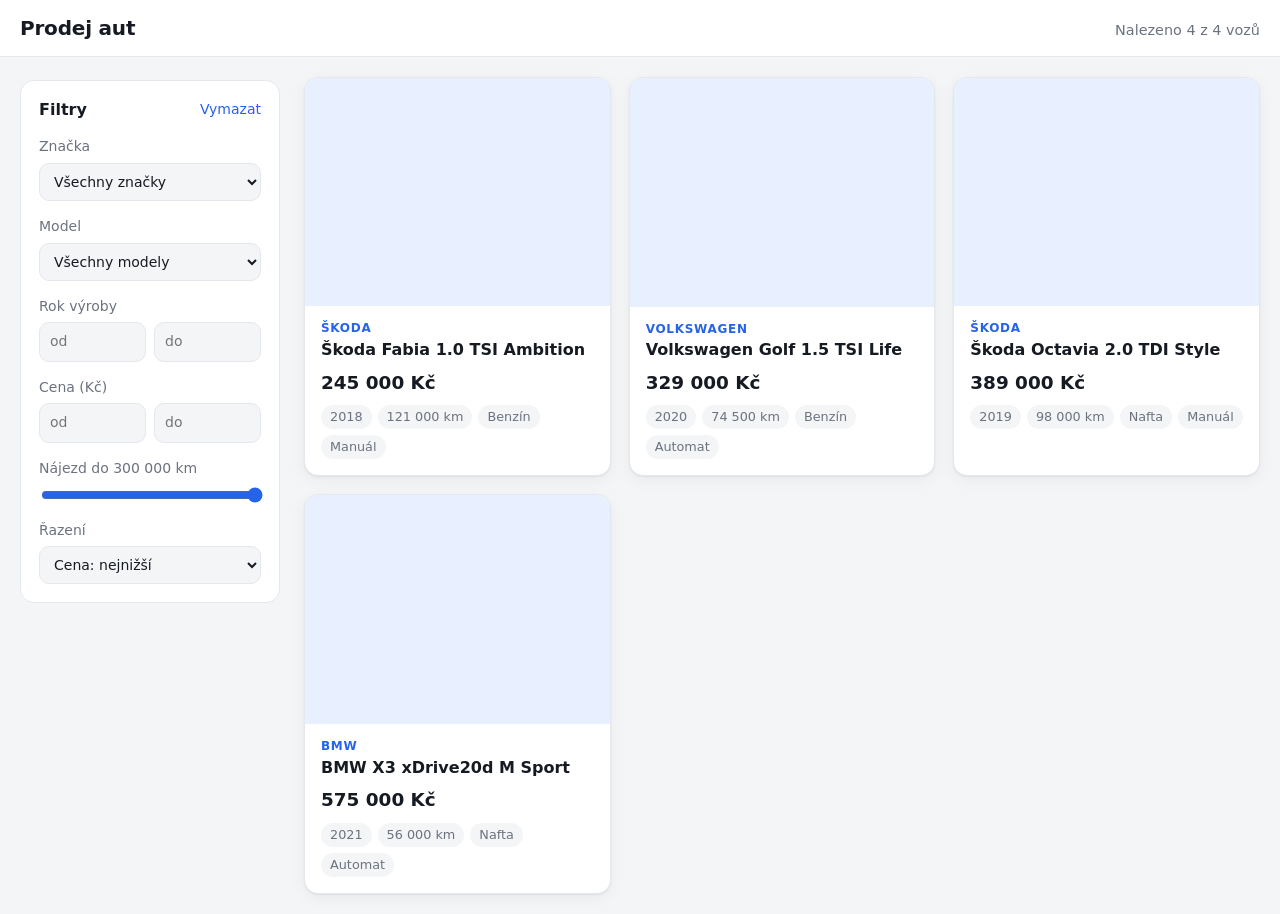
==== docs/index.html @ 877e19b6 "Move site to docs/ for GitHub Pages GitHub Pages only serves from the repo root or /docs, so the sta" ====
<!doctype html>
<html lang="cs">
<head>
  <meta charset="utf-8">
  <meta name="viewport" content="width=device-width, initial-scale=1">
  <title>Prodej aut</title>
  <link rel="stylesheet" href="css/style.css">
</head>
<body>
  <header class="site-header">
    <div class="site-header-inner">
      <h1>Prodej aut</h1>
      <p id="count" class="muted"></p>
    </div>
  </header>

  <div class="layout">
    <aside class="filters" aria-label="Filtrování nabídky">
      <div class="filters-head">
        <h2>Filtry</h2>
        <button type="button" id="reset" class="link-button">Vymazat</button>
      </div>

      <label class="field">
        <span>Značka</span>
        <select id="brand"></select>
      </label>

      <label class="field">
        <span>Model</span>
        <select id="model"></select>
      </label>

      <fieldset class="field">
        <legend>Rok výroby</legend>
        <div class="range">
          <input id="year-min" type="number" inputmode="numeric" placeholder="od">
          <input id="year-max" type="number" inputmode="numeric" placeholder="do">
        </div>
      </fieldset>

      <fieldset class="field">
        <legend>Cena (Kč)</legend>
        <div class="range">
          <input id="price-min" type="number" inputmode="numeric" step="10000" placeholder="od">
          <input id="price-max" type="number" inputmode="numeric" step="10000" placeholder="do">
        </div>
      </fieldset>

      <label class="field">
        <span>Nájezd do <output id="mileage-out"></output> km</span>
        <input id="mileage" type="range" min="0" max="300000" step="5000" value="300000">
      </label>

      <label class="field">
        <span>Řazení</span>
        <select id="sort">
          <option value="price-asc">Cena: nejnižší</option>
          <option value="price-desc">Cena: nejvyšší</option>
          <option value="year-desc">Nejnovější</option>
          <option value="mileage-asc">Nejnižší nájezd</option>
        </select>
      </label>
    </aside>

    <main>
      <section id="cars" class="grid" aria-live="polite"></section>
      <p id="empty" class="empty" hidden>Žádný vůz neodpovídá zvoleným filtrům.</p>
    </main>
  </div>

  <script src="js/app.js" type="module"></script>
</body>
</html>
---- docs/css/style.css ----
:root {
  --bg: #f4f5f7;
  --card: #ffffff;
  --text: #161a22;
  --muted: #6b7280;
  --line: #e4e7ec;
  --accent: #2563eb;
  --accent-soft: #e8efff;
  --radius: 14px;
  --shadow: 0 1px 2px rgba(16, 24, 40, 0.06), 0 4px 16px rgba(16, 24, 40, 0.05);
}

@media (prefers-color-scheme: dark) {
  :root:not([data-theme="light"]) {
    --bg: #0e1117;
    --card: #171b24;
    --text: #e8eaf0;
    --muted: #9aa3b2;
    --line: #262c39;
    --accent: #6ea8ff;
    --accent-soft: #1d2a44;
    --shadow: 0 1px 2px rgba(0, 0, 0, 0.4);
  }
}

* { box-sizing: border-box; }

body {
  margin: 0;
  font-family: system-ui, -apple-system, "Segoe UI", Roboto, sans-serif;
  background: var(--bg);
  color: var(--text);
  line-height: 1.4;
}

/* Header */
.site-header {
  background: var(--card);
  border-bottom: 1px solid var(--line);
  position: sticky;
  top: 0;
  z-index: 10;
}

.site-header-inner {
  max-width: 1280px;
  margin: 0 auto;
  padding: 14px 20px;
  display: flex;
  align-items: baseline;
  justify-content: space-between;
  gap: 12px;
  flex-wrap: wrap;
}

.site-header h1 { margin: 0; font-size: 1.25rem; letter-spacing: -0.01em; }

.muted { color: var(--muted); margin: 0; font-size: 0.9rem; }

/* Layout */
.layout {
  max-width: 1280px;
  margin: 0 auto;
  padding: 20px;
  display: grid;
  grid-template-columns: 260px 1fr;
  gap: 24px;
  align-items: start;
}

/* Filters */
.filters {
  background: var(--card);
  border: 1px solid var(--line);
  border-radius: var(--radius);
  padding: 18px;
  position: sticky;
  top: 80px;
  display: grid;
  gap: 16px;
}

.filters-head {
  display: flex;
  justify-content: space-between;
  align-items: center;
}

.filters h2 { margin: 0; font-size: 1rem; }

.field {
  border: 0;
  padding: 0;
  margin: 0;
  display: grid;
  gap: 6px;
  font-size: 0.875rem;
  color: var(--muted);
  min-width: 0;
}

.field legend { padding: 0; margin-bottom: 6px; }

select,
input[type="number"] {
  width: 100%;
  padding: 9px 10px;
  border: 1px solid var(--line);
  border-radius: 10px;
  background: var(--bg);
  color: var(--text);
  font: inherit;
}

select:focus,
input:focus {
  outline: 2px solid var(--accent);
  outline-offset: 1px;
}

.range {
  display: grid;
  grid-template-columns: 1fr 1fr;
  gap: 8px;
}

input[type="range"] {
  width: 100%;
  accent-color: var(--accent);
}

.link-button {
  background: none;
  border: 0;
  padding: 0;
  color: var(--accent);
  font: inherit;
  font-size: 0.875rem;
  cursor: pointer;
}

/* Cars */
main { min-width: 0; }

.grid {
  display: grid;
  grid-template-columns: repeat(auto-fill, minmax(230px, 1fr));
  gap: 18px;
}

.car {
  background: var(--card);
  border: 1px solid var(--line);
  border-radius: var(--radius);
  overflow: hidden;
  box-shadow: var(--shadow);
  transition: transform 0.15s ease, box-shadow 0.15s ease;
}

.car:hover {
  transform: translateY(-2px);
  box-shadow: 0 8px 24px rgba(16, 24, 40, 0.12);
}

.car a { color: inherit; text-decoration: none; display: block; height: 100%; }

.car-image {
  aspect-ratio: 4 / 3;
  background: var(--accent-soft);
}

.car-image img {
  width: 100%;
  height: 100%;
  object-fit: cover;
  display: block;
}

.car-body { padding: 14px 16px 16px; }

.car-brand {
  margin: 0 0 2px;
  font-size: 0.75rem;
  text-transform: uppercase;
  letter-spacing: 0.06em;
  color: var(--accent);
  font-weight: 600;
}

.car h2 { font-size: 1rem; margin: 0 0 8px; font-weight: 600; }

.price { font-size: 1.15rem; font-weight: 700; margin: 0 0 10px; }

.specs {
  list-style: none;
  padding: 0;
  margin: 0;
  display: flex;
  flex-wrap: wrap;
  gap: 6px;
}

.specs li {
  font-size: 0.8rem;
  color: var(--muted);
  background: var(--bg);
  border-radius: 999px;
  padding: 3px 9px;
}

.empty { color: var(--muted); padding: 48px 0; text-align: center; }

/* Mobile */
@media (max-width: 800px) {
  .layout {
    grid-template-columns: 1fr;
    padding: 14px 16px;
    gap: 16px;
  }
  .filters { position: static; }
}
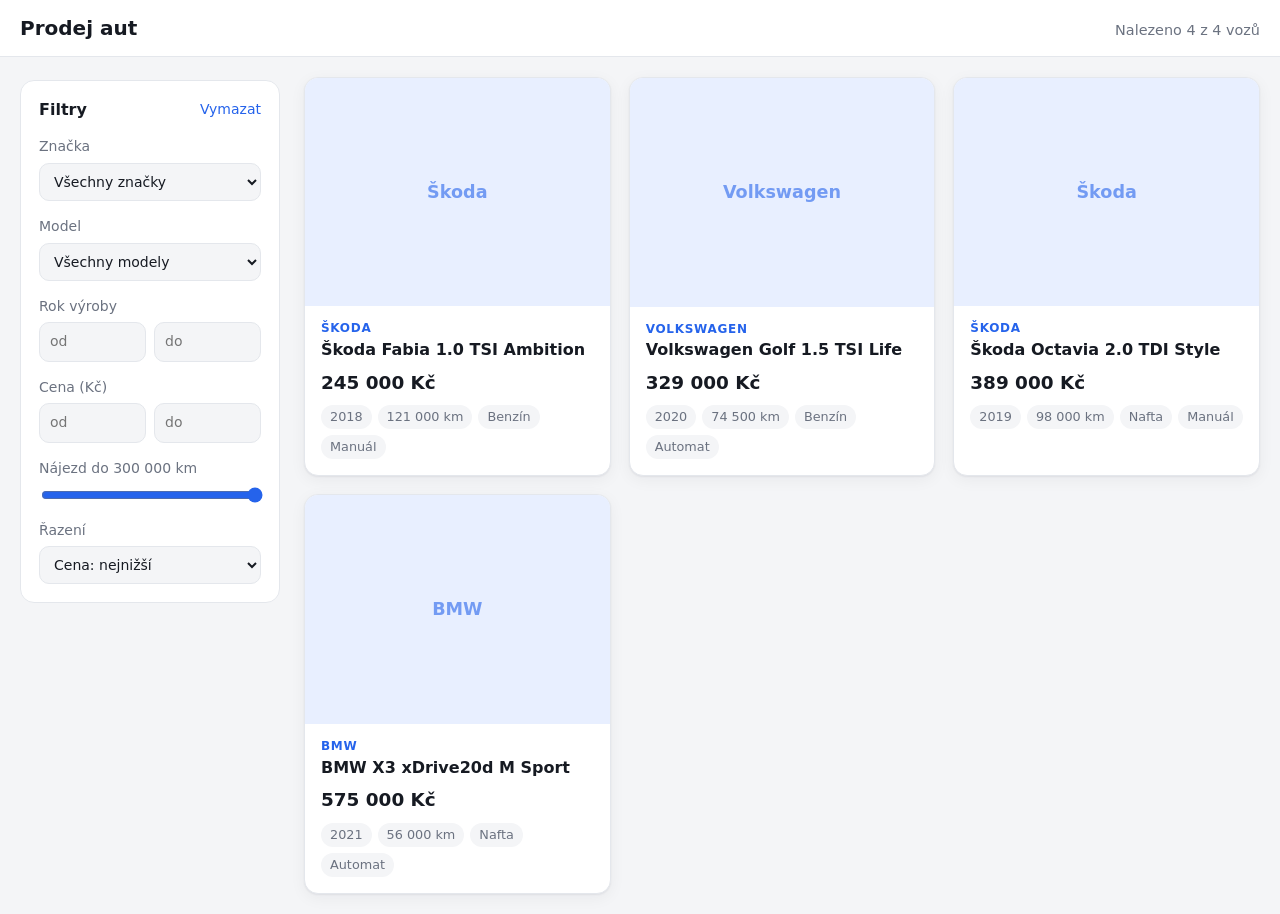
==== commit 89fa3667: "Add car detail view Clicking a listing opens a detail page via the #/car/<id> hash route with photo," ====
--- a/docs/index.html
+++ b/docs/index.html
@@ -9,12 +9,12 @@
 <body>
   <header class="site-header">
     <div class="site-header-inner">
-      <h1>Prodej aut</h1>
+      <a href="#/" class="site-title">Prodej aut</a>
       <p id="count" class="muted"></p>
     </div>
   </header>
 
-  <div class="layout">
+  <div id="list-view" class="layout">
     <aside class="filters" aria-label="Filtrování nabídky">
       <div class="filters-head">
         <h2>Filtry</h2>
@@ -69,6 +69,8 @@
     </main>
   </div>
 
+  <div id="detail-view" class="detail" hidden></div>
+
   <script src="js/app.js" type="module"></script>
 </body>
 </html>
--- a/docs/css/style.css
+++ b/docs/css/style.css
@@ -210,6 +210,95 @@
 
 .empty { color: var(--muted); padding: 48px 0; text-align: center; }
 
+.car-image-placeholder {
+  display: flex;
+  align-items: center;
+  justify-content: center;
+  height: 100%;
+  color: var(--accent);
+  font-weight: 700;
+  font-size: 1.1rem;
+  opacity: 0.6;
+}
+
+.site-title { color: var(--text); text-decoration: none; font-size: 1.25rem; font-weight: 700; }
+
+/* Detail */
+.detail {
+  max-width: 1280px;
+  margin: 0 auto;
+  padding: 20px;
+}
+
+.back {
+  display: inline-block;
+  margin-bottom: 16px;
+  color: var(--accent);
+  text-decoration: none;
+  font-size: 0.95rem;
+}
+
+.detail-grid {
+  display: grid;
+  grid-template-columns: minmax(0, 1.3fr) minmax(0, 1fr);
+  gap: 32px;
+  align-items: start;
+}
+
+.detail-image {
+  aspect-ratio: 4 / 3;
+  border-radius: var(--radius);
+  overflow: hidden;
+  background: var(--accent-soft);
+  box-shadow: var(--shadow);
+}
+
+.detail-image img {
+  width: 100%;
+  height: 100%;
+  object-fit: cover;
+  display: block;
+}
+
+.detail-info h1 { font-size: 1.6rem; margin: 0 0 12px; line-height: 1.25; }
+
+.detail-price { font-size: 1.8rem; font-weight: 700; margin: 0 0 20px; }
+
+.facts {
+  display: grid;
+  grid-template-columns: repeat(2, minmax(0, 1fr));
+  gap: 1px;
+  background: var(--line);
+  border: 1px solid var(--line);
+  border-radius: var(--radius);
+  overflow: hidden;
+  margin: 0 0 20px;
+}
+
+.facts > div { background: var(--card); padding: 12px 14px; }
+.facts dt { font-size: 0.8rem; color: var(--muted); margin-bottom: 2px; }
+.facts dd { margin: 0; font-weight: 600; }
+
+.description { color: var(--text); margin: 0 0 24px; line-height: 1.6; }
+
+.actions { display: flex; flex-wrap: wrap; gap: 10px; }
+
+.btn {
+  display: inline-block;
+  padding: 11px 18px;
+  border-radius: 10px;
+  border: 1px solid var(--line);
+  background: var(--card);
+  color: var(--text);
+  text-decoration: none;
+  font: inherit;
+  font-weight: 600;
+  font-size: 0.95rem;
+}
+
+.btn-primary { background: var(--accent); border-color: var(--accent); color: #fff; }
+.btn-link { border-color: transparent; background: none; color: var(--accent); }
+
 /* Mobile */
 @media (max-width: 800px) {
   .layout {
@@ -218,4 +307,8 @@
     gap: 16px;
   }
   .filters { position: static; }
-}
+  .detail { padding: 14px 16px; }
+  .detail-grid { grid-template-columns: 1fr; gap: 20px; }
+}
+
+[hidden] { display: none !important; }
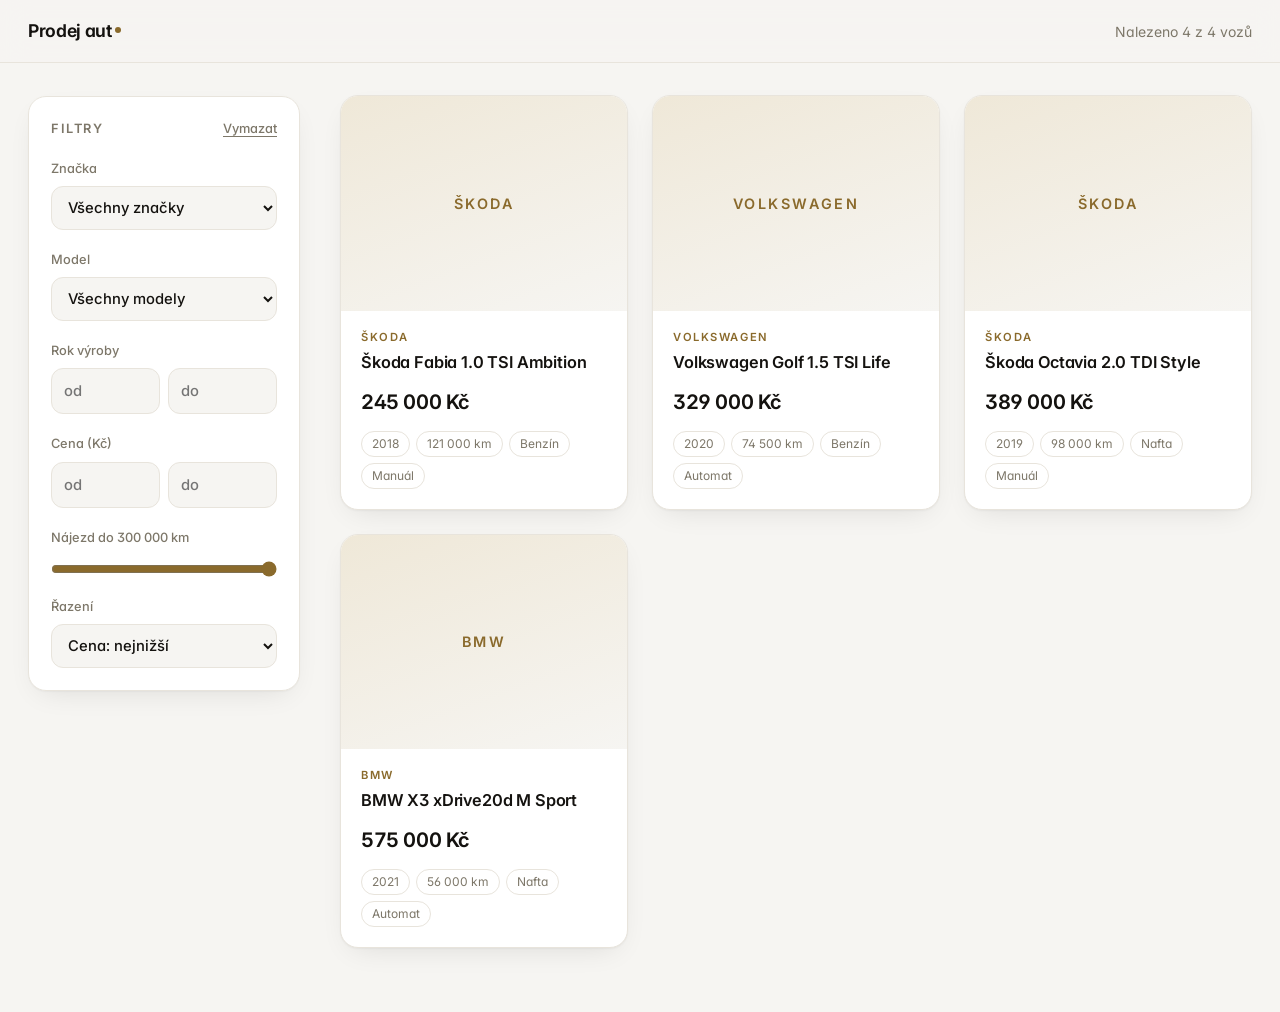
==== commit 345bc4dc: "Restyle site: premium typography and automatic light/dark theme Switch to Inter, warm neutral palett" ====
--- a/docs/index.html
+++ b/docs/index.html
@@ -4,6 +4,9 @@
   <meta charset="utf-8">
   <meta name="viewport" content="width=device-width, initial-scale=1">
   <title>Prodej aut</title>
+  <link rel="preconnect" href="https://fonts.googleapis.com">
+  <link rel="preconnect" href="https://fonts.gstatic.com" crossorigin>
+  <link rel="stylesheet" href="https://fonts.googleapis.com/css2?family=Inter:opsz,wght@14..32,400..650&display=swap">
   <link rel="stylesheet" href="css/style.css">
 </head>
 <body>
--- a/docs/css/style.css
+++ b/docs/css/style.css
@@ -1,70 +1,121 @@
+/* Tokens: světlé výchozí hodnoty, tmavý režim se přepne automaticky podle systému. */
 :root {
-  --bg: #f4f5f7;
+  color-scheme: light dark;
+  --bg: #f6f5f2;
   --card: #ffffff;
-  --text: #161a22;
-  --muted: #6b7280;
-  --line: #e4e7ec;
-  --accent: #2563eb;
-  --accent-soft: #e8efff;
-  --radius: 14px;
-  --shadow: 0 1px 2px rgba(16, 24, 40, 0.06), 0 4px 16px rgba(16, 24, 40, 0.05);
+  --text: #14120f;
+  --muted: #7d7769;
+  --line: #e8e4dc;
+  --accent: #8a6a2c;
+  --accent-soft: #efe8d8;
+  --ink: #14120f;
+  --ink-text: #f6f5f2;
+  --radius: 18px;
+  --radius-sm: 12px;
+  --shadow: 0 1px 2px rgba(20, 18, 15, 0.04), 0 10px 30px -12px rgba(20, 18, 15, 0.12);
+  --shadow-hover: 0 2px 4px rgba(20, 18, 15, 0.05), 0 24px 48px -16px rgba(20, 18, 15, 0.22);
+  --font: "Inter", system-ui, -apple-system, "Segoe UI", Roboto, sans-serif;
+  --ease: cubic-bezier(0.2, 0.7, 0.2, 1);
 }
 
 @media (prefers-color-scheme: dark) {
   :root:not([data-theme="light"]) {
-    --bg: #0e1117;
-    --card: #171b24;
-    --text: #e8eaf0;
-    --muted: #9aa3b2;
-    --line: #262c39;
-    --accent: #6ea8ff;
-    --accent-soft: #1d2a44;
-    --shadow: 0 1px 2px rgba(0, 0, 0, 0.4);
+    --bg: #0b0b0c;
+    --card: #131316;
+    --text: #f3efe6;
+    --muted: #9a958a;
+    --line: #242328;
+    --accent: #d4b06a;
+    --accent-soft: #211d14;
+    --ink: #d4b06a;
+    --ink-text: #0b0b0c;
+    --shadow: 0 1px 2px rgba(0, 0, 0, 0.5), 0 10px 30px -12px rgba(0, 0, 0, 0.6);
+    --shadow-hover: 0 2px 4px rgba(0, 0, 0, 0.4), 0 24px 48px -16px rgba(0, 0, 0, 0.8);
   }
 }
 
+[data-theme="dark"] {
+  --bg: #0b0b0c;
+  --card: #131316;
+  --text: #f3efe6;
+  --muted: #9a958a;
+  --line: #242328;
+  --accent: #d4b06a;
+  --accent-soft: #211d14;
+  --ink: #d4b06a;
+  --ink-text: #0b0b0c;
+}
+
 * { box-sizing: border-box; }
 
+[hidden] { display: none !important; }
+
 body {
   margin: 0;
-  font-family: system-ui, -apple-system, "Segoe UI", Roboto, sans-serif;
+  font-family: var(--font);
+  font-feature-settings: "cv11", "ss01";
   background: var(--bg);
   color: var(--text);
-  line-height: 1.4;
+  line-height: 1.5;
+  -webkit-font-smoothing: antialiased;
 }
 
 /* Header */
 .site-header {
-  background: var(--card);
-  border-bottom: 1px solid var(--line);
   position: sticky;
   top: 0;
   z-index: 10;
+  background: color-mix(in srgb, var(--bg) 82%, transparent);
+  backdrop-filter: saturate(160%) blur(14px);
+  -webkit-backdrop-filter: saturate(160%) blur(14px);
+  border-bottom: 1px solid var(--line);
 }
 
 .site-header-inner {
-  max-width: 1280px;
+  max-width: 1320px;
   margin: 0 auto;
-  padding: 14px 20px;
+  padding: 18px 28px;
   display: flex;
-  align-items: baseline;
+  align-items: center;
   justify-content: space-between;
   gap: 12px;
-  flex-wrap: wrap;
-}
-
-.site-header h1 { margin: 0; font-size: 1.25rem; letter-spacing: -0.01em; }
-
-.muted { color: var(--muted); margin: 0; font-size: 0.9rem; }
+}
+
+.site-title {
+  color: var(--text);
+  text-decoration: none;
+  font-size: 1.1rem;
+  font-weight: 650;
+  letter-spacing: -0.02em;
+}
+
+.site-title::after {
+  content: "";
+  display: inline-block;
+  width: 6px;
+  height: 6px;
+  margin-left: 4px;
+  border-radius: 50%;
+  background: var(--accent);
+  vertical-align: middle;
+  transform: translateY(-2px);
+}
+
+.muted {
+  color: var(--muted);
+  margin: 0;
+  font-size: 0.875rem;
+  font-variant-numeric: tabular-nums;
+}
 
 /* Layout */
 .layout {
-  max-width: 1280px;
+  max-width: 1320px;
   margin: 0 auto;
-  padding: 20px;
-  display: grid;
-  grid-template-columns: 260px 1fr;
-  gap: 24px;
+  padding: 32px 28px 64px;
+  display: grid;
+  grid-template-columns: 272px minmax(0, 1fr);
+  gap: 40px;
   align-items: start;
 }
 
@@ -73,11 +124,12 @@
   background: var(--card);
   border: 1px solid var(--line);
   border-radius: var(--radius);
-  padding: 18px;
+  padding: 22px;
   position: sticky;
-  top: 80px;
-  display: grid;
-  gap: 16px;
+  top: 96px;
+  display: grid;
+  gap: 20px;
+  box-shadow: var(--shadow);
 }
 
 .filters-head {
@@ -86,36 +138,53 @@
   align-items: center;
 }
 
-.filters h2 { margin: 0; font-size: 1rem; }
+.filters h2 {
+  margin: 0;
+  font-size: 0.8rem;
+  font-weight: 600;
+  letter-spacing: 0.12em;
+  text-transform: uppercase;
+  color: var(--muted);
+}
 
 .field {
   border: 0;
   padding: 0;
   margin: 0;
   display: grid;
-  gap: 6px;
-  font-size: 0.875rem;
+  gap: 8px;
+  font-size: 0.8rem;
+  font-weight: 500;
   color: var(--muted);
   min-width: 0;
 }
 
-.field legend { padding: 0; margin-bottom: 6px; }
+.field legend { padding: 0; margin-bottom: 8px; }
 
 select,
 input[type="number"] {
   width: 100%;
-  padding: 9px 10px;
-  border: 1px solid var(--line);
-  border-radius: 10px;
+  padding: 11px 12px;
+  border: 1px solid var(--line);
+  border-radius: var(--radius-sm);
   background: var(--bg);
   color: var(--text);
   font: inherit;
+  font-size: 0.925rem;
+  font-variant-numeric: tabular-nums;
+  transition: border-color 0.2s var(--ease), box-shadow 0.2s var(--ease);
+}
+
+select:hover,
+input[type="number"]:hover {
+  border-color: color-mix(in srgb, var(--accent) 45%, var(--line));
 }
 
 select:focus,
 input:focus {
-  outline: 2px solid var(--accent);
-  outline-offset: 1px;
+  outline: none;
+  border-color: var(--accent);
+  box-shadow: 0 0 0 3px color-mix(in srgb, var(--accent) 22%, transparent);
 }
 
 .range {
@@ -127,25 +196,31 @@
 input[type="range"] {
   width: 100%;
   accent-color: var(--accent);
+  margin: 6px 0 0;
 }
 
 .link-button {
   background: none;
   border: 0;
   padding: 0;
-  color: var(--accent);
+  color: var(--muted);
   font: inherit;
-  font-size: 0.875rem;
+  font-size: 0.8rem;
+  font-weight: 500;
   cursor: pointer;
-}
+  text-decoration: underline;
+  text-underline-offset: 3px;
+}
+
+.link-button:hover { color: var(--text); }
 
 /* Cars */
 main { min-width: 0; }
 
 .grid {
   display: grid;
-  grid-template-columns: repeat(auto-fill, minmax(230px, 1fr));
-  gap: 18px;
+  grid-template-columns: repeat(auto-fill, minmax(260px, 1fr));
+  gap: 24px;
 }
 
 .car {
@@ -154,61 +229,38 @@
   border-radius: var(--radius);
   overflow: hidden;
   box-shadow: var(--shadow);
-  transition: transform 0.15s ease, box-shadow 0.15s ease;
+  transition: transform 0.35s var(--ease), box-shadow 0.35s var(--ease);
 }
 
 .car:hover {
-  transform: translateY(-2px);
-  box-shadow: 0 8px 24px rgba(16, 24, 40, 0.12);
-}
-
-.car a { color: inherit; text-decoration: none; display: block; height: 100%; }
+  transform: translateY(-4px);
+  box-shadow: var(--shadow-hover);
+}
+
+.car > a,
+.car a {
+  color: inherit;
+  text-decoration: none;
+  display: block;
+  height: 100%;
+}
 
 .car-image {
   aspect-ratio: 4 / 3;
-  background: var(--accent-soft);
-}
-
-.car-image img {
+  background: linear-gradient(160deg, var(--accent-soft), var(--bg));
+  overflow: hidden;
+}
+
+.car-image img,
+.detail-image img {
   width: 100%;
   height: 100%;
   object-fit: cover;
   display: block;
-}
-
-.car-body { padding: 14px 16px 16px; }
-
-.car-brand {
-  margin: 0 0 2px;
-  font-size: 0.75rem;
-  text-transform: uppercase;
-  letter-spacing: 0.06em;
-  color: var(--accent);
-  font-weight: 600;
-}
-
-.car h2 { font-size: 1rem; margin: 0 0 8px; font-weight: 600; }
-
-.price { font-size: 1.15rem; font-weight: 700; margin: 0 0 10px; }
-
-.specs {
-  list-style: none;
-  padding: 0;
-  margin: 0;
-  display: flex;
-  flex-wrap: wrap;
-  gap: 6px;
-}
-
-.specs li {
-  font-size: 0.8rem;
-  color: var(--muted);
-  background: var(--bg);
-  border-radius: 999px;
-  padding: 3px 9px;
-}
-
-.empty { color: var(--muted); padding: 48px 0; text-align: center; }
+  transition: transform 0.6s var(--ease);
+}
+
+.car:hover .car-image img { transform: scale(1.04); }
 
 .car-image-placeholder {
   display: flex;
@@ -216,32 +268,88 @@
   justify-content: center;
   height: 100%;
   color: var(--accent);
-  font-weight: 700;
-  font-size: 1.1rem;
-  opacity: 0.6;
-}
-
-.site-title { color: var(--text); text-decoration: none; font-size: 1.25rem; font-weight: 700; }
+  font-weight: 600;
+  font-size: 0.9rem;
+  letter-spacing: 0.18em;
+  text-transform: uppercase;
+}
+
+.car-body { padding: 18px 20px 20px; }
+
+.car-brand {
+  margin: 0 0 6px;
+  font-size: 0.7rem;
+  font-weight: 600;
+  text-transform: uppercase;
+  letter-spacing: 0.14em;
+  color: var(--accent);
+}
+
+.car h2 {
+  font-size: 1.02rem;
+  margin: 0 0 14px;
+  font-weight: 600;
+  letter-spacing: -0.01em;
+  line-height: 1.3;
+}
+
+.price {
+  font-size: 1.25rem;
+  font-weight: 650;
+  letter-spacing: -0.02em;
+  margin: 0 0 14px;
+  font-variant-numeric: tabular-nums;
+}
+
+.specs {
+  list-style: none;
+  padding: 0;
+  margin: 0;
+  display: flex;
+  flex-wrap: wrap;
+  gap: 6px;
+}
+
+.specs li {
+  font-size: 0.75rem;
+  color: var(--muted);
+  border: 1px solid var(--line);
+  border-radius: 999px;
+  padding: 3px 10px;
+}
+
+.empty {
+  color: var(--muted);
+  padding: 80px 0;
+  text-align: center;
+  font-size: 0.95rem;
+}
 
 /* Detail */
 .detail {
-  max-width: 1280px;
+  max-width: 1320px;
   margin: 0 auto;
-  padding: 20px;
+  padding: 32px 28px 72px;
 }
 
 .back {
-  display: inline-block;
-  margin-bottom: 16px;
-  color: var(--accent);
+  display: inline-flex;
+  align-items: center;
+  gap: 6px;
+  margin-bottom: 28px;
+  color: var(--muted);
   text-decoration: none;
-  font-size: 0.95rem;
-}
+  font-size: 0.875rem;
+  font-weight: 500;
+  transition: color 0.2s var(--ease);
+}
+
+.back:hover { color: var(--text); }
 
 .detail-grid {
   display: grid;
-  grid-template-columns: minmax(0, 1.3fr) minmax(0, 1fr);
-  gap: 32px;
+  grid-template-columns: minmax(0, 1.25fr) minmax(0, 1fr);
+  gap: 56px;
   align-items: start;
 }
 
@@ -249,20 +357,29 @@
   aspect-ratio: 4 / 3;
   border-radius: var(--radius);
   overflow: hidden;
-  background: var(--accent-soft);
+  background: linear-gradient(160deg, var(--accent-soft), var(--bg));
   box-shadow: var(--shadow);
 }
 
-.detail-image img {
-  width: 100%;
-  height: 100%;
-  object-fit: cover;
-  display: block;
-}
-
-.detail-info h1 { font-size: 1.6rem; margin: 0 0 12px; line-height: 1.25; }
-
-.detail-price { font-size: 1.8rem; font-weight: 700; margin: 0 0 20px; }
+.detail-info { padding-top: 8px; }
+
+.detail-info .car-brand { margin-bottom: 12px; }
+
+.detail-info h1 {
+  font-size: clamp(1.75rem, 3vw, 2.4rem);
+  line-height: 1.12;
+  letter-spacing: -0.03em;
+  font-weight: 650;
+  margin: 0 0 20px;
+}
+
+.detail-price {
+  font-size: 2rem;
+  font-weight: 650;
+  letter-spacing: -0.03em;
+  margin: 0 0 32px;
+  font-variant-numeric: tabular-nums;
+}
 
 .facts {
   display: grid;
@@ -270,45 +387,86 @@
   gap: 1px;
   background: var(--line);
   border: 1px solid var(--line);
-  border-radius: var(--radius);
+  border-radius: var(--radius-sm);
   overflow: hidden;
-  margin: 0 0 20px;
-}
-
-.facts > div { background: var(--card); padding: 12px 14px; }
-.facts dt { font-size: 0.8rem; color: var(--muted); margin-bottom: 2px; }
-.facts dd { margin: 0; font-weight: 600; }
-
-.description { color: var(--text); margin: 0 0 24px; line-height: 1.6; }
+  margin: 0 0 28px;
+}
+
+.facts > div { background: var(--card); padding: 14px 16px; }
+.facts dt {
+  font-size: 0.7rem;
+  font-weight: 500;
+  text-transform: uppercase;
+  letter-spacing: 0.1em;
+  color: var(--muted);
+  margin-bottom: 4px;
+}
+.facts dd {
+  margin: 0;
+  font-weight: 550;
+  font-variant-numeric: tabular-nums;
+}
+
+.description {
+  color: var(--muted);
+  margin: 0 0 32px;
+  line-height: 1.7;
+  font-size: 0.975rem;
+}
 
 .actions { display: flex; flex-wrap: wrap; gap: 10px; }
 
 .btn {
-  display: inline-block;
-  padding: 11px 18px;
-  border-radius: 10px;
-  border: 1px solid var(--line);
-  background: var(--card);
+  display: inline-flex;
+  align-items: center;
+  padding: 13px 22px;
+  border-radius: 999px;
+  border: 1px solid var(--line);
+  background: transparent;
   color: var(--text);
   text-decoration: none;
   font: inherit;
-  font-weight: 600;
-  font-size: 0.95rem;
-}
-
-.btn-primary { background: var(--accent); border-color: var(--accent); color: #fff; }
-.btn-link { border-color: transparent; background: none; color: var(--accent); }
+  font-weight: 550;
+  font-size: 0.9rem;
+  transition: background 0.2s var(--ease), border-color 0.2s var(--ease), transform 0.2s var(--ease);
+}
+
+.btn:hover {
+  border-color: var(--text);
+  transform: translateY(-1px);
+}
+
+.btn-primary {
+  background: var(--ink);
+  border-color: var(--ink);
+  color: var(--ink-text);
+}
+
+.btn-primary:hover {
+  background: var(--ink);
+  border-color: var(--ink);
+  opacity: 0.88;
+}
+
+.btn-link {
+  border-color: transparent;
+  color: var(--muted);
+  padding-left: 8px;
+  padding-right: 8px;
+}
+
+.btn-link:hover { border-color: transparent; color: var(--text); }
 
 /* Mobile */
-@media (max-width: 800px) {
+@media (max-width: 860px) {
   .layout {
     grid-template-columns: 1fr;
-    padding: 14px 16px;
-    gap: 16px;
+    padding: 20px 16px 48px;
+    gap: 20px;
   }
   .filters { position: static; }
-  .detail { padding: 14px 16px; }
-  .detail-grid { grid-template-columns: 1fr; gap: 20px; }
-}
-
-[hidden] { display: none !important; }
+  .site-header-inner { padding: 16px; }
+  .detail { padding: 20px 16px 48px; }
+  .detail-grid { grid-template-columns: 1fr; gap: 28px; }
+  .detail-info { padding-top: 0; }
+}
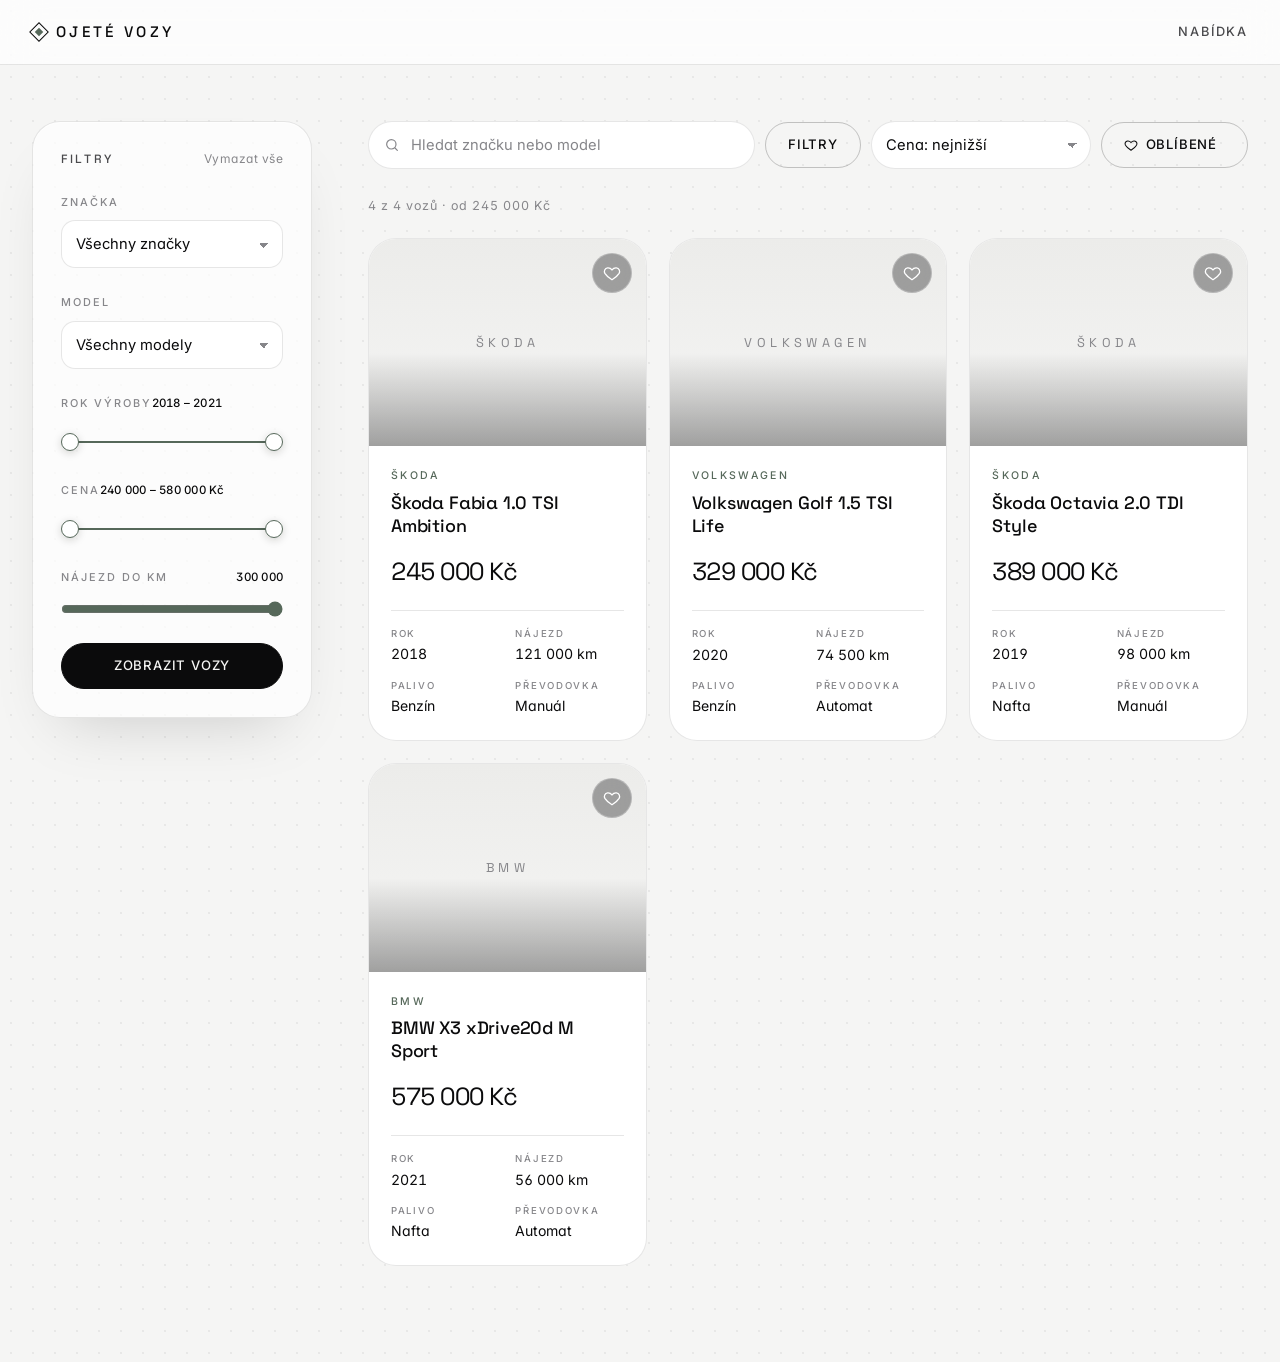
==== commit 5e4108d1: "Restyle to minimal futuristic look; price and year as dual range sliders Refined dark/light palette " ====
--- a/docs/index.html
+++ b/docs/index.html
@@ -2,78 +2,108 @@
 <html lang="cs">
 <head>
   <meta charset="utf-8">
-  <meta name="viewport" content="width=device-width, initial-scale=1">
-  <title>Prodej aut</title>
+  <meta name="viewport" content="width=device-width, initial-scale=1, viewport-fit=cover">
+  <meta name="color-scheme" content="light dark">
+  <title>Ojeté vozy</title>
   <link rel="preconnect" href="https://fonts.googleapis.com">
   <link rel="preconnect" href="https://fonts.gstatic.com" crossorigin>
-  <link rel="stylesheet" href="https://fonts.googleapis.com/css2?family=Inter:opsz,wght@14..32,400..650&display=swap">
+  <link rel="stylesheet" href="https://fonts.googleapis.com/css2?family=Inter:opsz,wght@14..32,400..700&family=Space+Grotesk:wght@300..500&display=swap">
   <link rel="stylesheet" href="css/style.css">
 </head>
 <body>
-  <header class="site-header">
-    <div class="site-header-inner">
-      <a href="#/" class="site-title">Prodej aut</a>
-      <p id="count" class="muted"></p>
+  <header class="topbar">
+    <div class="topbar-inner">
+      <a href="#/" class="wordmark" aria-label="Ojeté vozy, domů">
+        <span class="wordmark-mark" aria-hidden="true"></span>
+        Ojeté vozy
+      </a>
+      <a href="#/" class="topbar-link" id="home-link">Nabídka</a>
     </div>
   </header>
 
   <div id="list-view" class="layout">
-    <aside class="filters" aria-label="Filtrování nabídky">
+    <aside id="filters" class="filters" aria-label="Filtrování nabídky">
       <div class="filters-head">
         <h2>Filtry</h2>
-        <button type="button" id="reset" class="link-button">Vymazat</button>
+        <button type="button" id="reset" class="text-button">Vymazat vše</button>
+        <button type="button" id="filters-close" class="icon-button" aria-label="Zavřít filtry">✕</button>
       </div>
 
       <label class="field">
-        <span>Značka</span>
+        <span class="field-label">Značka</span>
         <select id="brand"></select>
       </label>
 
       <label class="field">
-        <span>Model</span>
+        <span class="field-label">Model</span>
         <select id="model"></select>
       </label>
 
       <fieldset class="field">
-        <legend>Rok výroby</legend>
-        <div class="range">
-          <input id="year-min" type="number" inputmode="numeric" placeholder="od">
-          <input id="year-max" type="number" inputmode="numeric" placeholder="do">
+        <legend class="field-label">Rok výroby <output id="year-out" class="field-value"></output></legend>
+        <div class="dual">
+          <input id="year-min" type="range" step="1" aria-label="Rok výroby od">
+          <input id="year-max" type="range" step="1" aria-label="Rok výroby do">
         </div>
       </fieldset>
 
       <fieldset class="field">
-        <legend>Cena (Kč)</legend>
-        <div class="range">
-          <input id="price-min" type="number" inputmode="numeric" step="10000" placeholder="od">
-          <input id="price-max" type="number" inputmode="numeric" step="10000" placeholder="do">
+        <legend class="field-label">Cena <output id="price-out" class="field-value"></output></legend>
+        <div class="dual">
+          <input id="price-min" type="range" step="10000" aria-label="Cena od">
+          <input id="price-max" type="range" step="10000" aria-label="Cena do">
         </div>
       </fieldset>
 
       <label class="field">
-        <span>Nájezd do <output id="mileage-out"></output> km</span>
+        <span class="field-label">Nájezd do <output id="mileage-out" class="field-value"></output> km</span>
         <input id="mileage" type="range" min="0" max="300000" step="5000" value="300000">
       </label>
 
-      <label class="field">
-        <span>Řazení</span>
-        <select id="sort">
+      <button type="button" id="filters-apply" class="btn btn-primary filters-apply">Zobrazit vozy</button>
+    </aside>
+
+    <main class="results">
+      <div class="toolbar">
+        <label class="search">
+          <span class="sr-only">Hledat</span>
+          <svg viewBox="0 0 24 24" aria-hidden="true"><circle cx="11" cy="11" r="7"/><path d="m20 20-3.5-3.5"/></svg>
+          <input id="search" type="search" placeholder="Hledat značku nebo model" autocomplete="off">
+        </label>
+
+        <button type="button" id="filters-toggle" class="btn btn-outline" aria-expanded="false" aria-controls="filters">
+          Filtry <span id="filter-badge" class="badge" hidden></span>
+        </button>
+
+        <select id="sort" class="sort" aria-label="Řazení">
           <option value="price-asc">Cena: nejnižší</option>
           <option value="price-desc">Cena: nejvyšší</option>
           <option value="year-desc">Nejnovější</option>
           <option value="mileage-asc">Nejnižší nájezd</option>
         </select>
-      </label>
-    </aside>
 
-    <main>
+        <button type="button" id="fav-only" class="btn btn-outline" aria-pressed="false">
+          <svg viewBox="0 0 24 24" aria-hidden="true" class="icon-heart"><path d="M12 21s-7-4.35-9.5-8.5C.9 9.6 2.3 5.5 6.2 5.1 8.4 4.9 10.6 6 12 7.8 13.4 6 15.6 4.9 17.8 5.1c3.9.4 5.3 4.5 3.7 7.4C19 16.65 12 21 12 21z"/></svg>
+          Oblíbené <span id="fav-count"></span>
+        </button>
+      </div>
+
+      <div id="chips" class="chips"></div>
+      <p id="count" class="result-meta"></p>
+
       <section id="cars" class="grid" aria-live="polite"></section>
-      <p id="empty" class="empty" hidden>Žádný vůz neodpovídá zvoleným filtrům.</p>
+
+      <div id="empty" class="empty" hidden>
+        <p>Žádný vůz neodpovídá zvoleným filtrům.</p>
+        <button type="button" id="empty-reset" class="btn btn-outline">Vymazat filtry</button>
+      </div>
     </main>
   </div>
 
   <div id="detail-view" class="detail" hidden></div>
 
+  <div id="scrim" class="scrim" hidden></div>
+
   <script src="js/app.js" type="module"></script>
 </body>
 </html>
--- a/docs/css/style.css
+++ b/docs/css/style.css
@@ -1,254 +1,545 @@
-/* Tokens: světlé výchozí hodnoty, tmavý režim se přepne automaticky podle systému. */
+/* Tokens. Světlé a tmavé schéma se přepíná automaticky podle systému. */
 :root {
   color-scheme: light dark;
-  --bg: #f6f5f2;
-  --card: #ffffff;
-  --text: #14120f;
-  --muted: #7d7769;
-  --line: #e8e4dc;
-  --accent: #8a6a2c;
-  --accent-soft: #efe8d8;
-  --ink: #14120f;
-  --ink-text: #f6f5f2;
-  --radius: 18px;
-  --radius-sm: 12px;
-  --shadow: 0 1px 2px rgba(20, 18, 15, 0.04), 0 10px 30px -12px rgba(20, 18, 15, 0.12);
-  --shadow-hover: 0 2px 4px rgba(20, 18, 15, 0.05), 0 24px 48px -16px rgba(20, 18, 15, 0.22);
+  --bg: #f5f5f4;
+  --surface: rgba(255, 255, 255, 0.72);
+  --surface-solid: #ffffff;
+  --surface-2: #ececea;
+  --text: #0b0b0c;
+  --text-2: #4a4a4d;
+  --muted: #86868a;
+  --line: rgba(11, 11, 12, 0.1);
+  --line-strong: rgba(11, 11, 12, 0.22);
+  --accent: #56685a;
+  --accent-glow: rgba(86, 104, 90, 0.18);
+  --ink: #0b0b0c;
+  --ink-text: #f5f5f4;
+  --dot: rgba(11, 11, 12, 0.06);
+  --shadow: 0 1px 0 rgba(255, 255, 255, 0.6) inset, 0 30px 60px -30px rgba(0, 0, 0, 0.18);
+  --radius-xl: 28px;
+  --radius-lg: 20px;
+  --radius-md: 14px;
   --font: "Inter", system-ui, -apple-system, "Segoe UI", Roboto, sans-serif;
-  --ease: cubic-bezier(0.2, 0.7, 0.2, 1);
+  --font-display: "Space Grotesk", "Inter", system-ui, sans-serif;
+  --ease: cubic-bezier(0.22, 1, 0.36, 1);
 }
 
 @media (prefers-color-scheme: dark) {
   :root:not([data-theme="light"]) {
-    --bg: #0b0b0c;
-    --card: #131316;
-    --text: #f3efe6;
-    --muted: #9a958a;
-    --line: #242328;
-    --accent: #d4b06a;
-    --accent-soft: #211d14;
-    --ink: #d4b06a;
-    --ink-text: #0b0b0c;
-    --shadow: 0 1px 2px rgba(0, 0, 0, 0.5), 0 10px 30px -12px rgba(0, 0, 0, 0.6);
-    --shadow-hover: 0 2px 4px rgba(0, 0, 0, 0.4), 0 24px 48px -16px rgba(0, 0, 0, 0.8);
+    --bg: #050506;
+    --surface: rgba(20, 20, 23, 0.7);
+    --surface-solid: #101013;
+    --surface-2: #17171b;
+    --text: #f5f5f4;
+    --text-2: #b9b9bd;
+    --muted: #6f6f75;
+    --line: rgba(255, 255, 255, 0.09);
+    --line-strong: rgba(255, 255, 255, 0.24);
+    --accent: #c4d3bf;
+    --accent-glow: rgba(196, 211, 191, 0.14);
+    --ink: #f5f5f4;
+    --ink-text: #050506;
+    --dot: rgba(255, 255, 255, 0.05);
+    --shadow: 0 1px 0 rgba(255, 255, 255, 0.04) inset, 0 40px 80px -40px rgba(0, 0, 0, 0.9);
   }
 }
 
-[data-theme="dark"] {
-  --bg: #0b0b0c;
-  --card: #131316;
-  --text: #f3efe6;
-  --muted: #9a958a;
-  --line: #242328;
-  --accent: #d4b06a;
-  --accent-soft: #211d14;
-  --ink: #d4b06a;
-  --ink-text: #0b0b0c;
-}
-
 * { box-sizing: border-box; }
 
 [hidden] { display: none !important; }
+
+.sr-only {
+  position: absolute;
+  width: 1px;
+  height: 1px;
+  overflow: hidden;
+  clip: rect(0 0 0 0);
+  white-space: nowrap;
+}
 
 body {
   margin: 0;
   font-family: var(--font);
   font-feature-settings: "cv11", "ss01";
-  background: var(--bg);
+  background-color: var(--bg);
+  background-image: radial-gradient(var(--dot) 1px, transparent 1px);
+  background-size: 22px 22px;
   color: var(--text);
   line-height: 1.5;
   -webkit-font-smoothing: antialiased;
-}
-
-/* Header */
-.site-header {
+  min-height: 100vh;
+}
+
+::selection { background: var(--accent); color: var(--ink-text); }
+
+:focus-visible {
+  outline: 1px solid var(--accent);
+  outline-offset: 3px;
+  border-radius: 6px;
+}
+
+/* Top bar */
+.topbar {
   position: sticky;
   top: 0;
-  z-index: 10;
-  background: color-mix(in srgb, var(--bg) 82%, transparent);
-  backdrop-filter: saturate(160%) blur(14px);
-  -webkit-backdrop-filter: saturate(160%) blur(14px);
+  z-index: 20;
+  background: var(--surface);
+  backdrop-filter: saturate(180%) blur(20px);
+  -webkit-backdrop-filter: saturate(180%) blur(20px);
   border-bottom: 1px solid var(--line);
 }
 
-.site-header-inner {
-  max-width: 1320px;
+.topbar-inner {
+  max-width: 1400px;
   margin: 0 auto;
-  padding: 18px 28px;
+  padding: 0 32px;
+  height: 64px;
   display: flex;
   align-items: center;
   justify-content: space-between;
-  gap: 12px;
-}
-
-.site-title {
+}
+
+.wordmark {
+  display: inline-flex;
+  align-items: center;
+  gap: 10px;
   color: var(--text);
   text-decoration: none;
-  font-size: 1.1rem;
-  font-weight: 650;
-  letter-spacing: -0.02em;
-}
-
-.site-title::after {
+  font-family: var(--font-display);
+  font-size: 0.95rem;
+  font-weight: 500;
+  letter-spacing: 0.22em;
+  text-transform: uppercase;
+}
+
+.wordmark-mark {
+  width: 14px;
+  height: 14px;
+  border: 1px solid var(--text);
+  transform: rotate(45deg);
+  position: relative;
+}
+
+.wordmark-mark::after {
   content: "";
-  display: inline-block;
-  width: 6px;
-  height: 6px;
-  margin-left: 4px;
-  border-radius: 50%;
+  position: absolute;
+  inset: 3px;
   background: var(--accent);
-  vertical-align: middle;
-  transform: translateY(-2px);
-}
-
-.muted {
-  color: var(--muted);
-  margin: 0;
-  font-size: 0.875rem;
-  font-variant-numeric: tabular-nums;
-}
+}
+
+.topbar-link {
+  color: var(--text-2);
+  text-decoration: none;
+  font-size: 0.8rem;
+  font-weight: 500;
+  letter-spacing: 0.14em;
+  text-transform: uppercase;
+  transition: color 0.3s var(--ease);
+}
+
+.topbar-link:hover { color: var(--text); }
 
 /* Layout */
 .layout {
-  max-width: 1320px;
+  max-width: 1400px;
   margin: 0 auto;
-  padding: 32px 28px 64px;
-  display: grid;
-  grid-template-columns: 272px minmax(0, 1fr);
-  gap: 40px;
+  padding: 56px 32px 96px;
+  display: grid;
+  grid-template-columns: 280px minmax(0, 1fr);
+  gap: 56px;
   align-items: start;
+  animation: fade-in 0.6s var(--ease) both;
 }
 
 /* Filters */
 .filters {
-  background: var(--card);
+  position: sticky;
+  top: 104px;
+  display: grid;
+  gap: 26px;
+  padding: 28px;
   border: 1px solid var(--line);
-  border-radius: var(--radius);
-  padding: 22px;
-  position: sticky;
-  top: 96px;
-  display: grid;
-  gap: 20px;
+  border-radius: var(--radius-xl);
+  background: var(--surface);
+  backdrop-filter: blur(24px);
+  -webkit-backdrop-filter: blur(24px);
   box-shadow: var(--shadow);
 }
 
 .filters-head {
   display: flex;
+  align-items: center;
   justify-content: space-between;
-  align-items: center;
-}
-
-.filters h2 {
-  margin: 0;
-  font-size: 0.8rem;
-  font-weight: 600;
-  letter-spacing: 0.12em;
-  text-transform: uppercase;
-  color: var(--muted);
-}
-
-.field {
-  border: 0;
-  padding: 0;
-  margin: 0;
-  display: grid;
   gap: 8px;
-  font-size: 0.8rem;
+}
+
+.filters-head h2 {
+  margin: 0 auto 0 0;
+  font-family: var(--font-display);
+  font-size: 0.75rem;
   font-weight: 500;
-  color: var(--muted);
-  min-width: 0;
-}
-
-.field legend { padding: 0; margin-bottom: 8px; }
-
-select,
-input[type="number"] {
-  width: 100%;
-  padding: 11px 12px;
-  border: 1px solid var(--line);
-  border-radius: var(--radius-sm);
-  background: var(--bg);
-  color: var(--text);
-  font: inherit;
-  font-size: 0.925rem;
-  font-variant-numeric: tabular-nums;
-  transition: border-color 0.2s var(--ease), box-shadow 0.2s var(--ease);
-}
-
-select:hover,
-input[type="number"]:hover {
-  border-color: color-mix(in srgb, var(--accent) 45%, var(--line));
-}
-
-select:focus,
-input:focus {
-  outline: none;
-  border-color: var(--accent);
-  box-shadow: 0 0 0 3px color-mix(in srgb, var(--accent) 22%, transparent);
-}
-
-.range {
-  display: grid;
-  grid-template-columns: 1fr 1fr;
-  gap: 8px;
-}
-
-input[type="range"] {
-  width: 100%;
-  accent-color: var(--accent);
-  margin: 6px 0 0;
-}
-
-.link-button {
+  letter-spacing: 0.22em;
+  text-transform: uppercase;
+  color: var(--text-2);
+}
+
+.text-button,
+.icon-button {
   background: none;
   border: 0;
   padding: 0;
   color: var(--muted);
   font: inherit;
-  font-size: 0.8rem;
+  cursor: pointer;
+  transition: color 0.3s var(--ease);
+}
+
+.text-button { font-size: 0.75rem; letter-spacing: 0.04em; }
+.text-button:hover, .icon-button:hover { color: var(--text); }
+.icon-button { display: none; font-size: 1rem; padding: 4px; }
+
+.field {
+  border: 0;
+  padding: 0;
+  margin: 0;
+  display: grid;
+  gap: 10px;
+  min-width: 0;
+}
+
+.field-label {
+  font-size: 0.68rem;
   font-weight: 500;
+  letter-spacing: 0.18em;
+  text-transform: uppercase;
+  color: var(--muted);
+  padding: 0;
+}
+
+.field legend { padding: 0; margin-bottom: 10px; }
+
+select,
+input[type="number"],
+input[type="search"] {
+  width: 100%;
+  appearance: none;
+  -webkit-appearance: none;
+  padding: 12px 14px;
+  border: 1px solid var(--line);
+  border-radius: var(--radius-md);
+  background: var(--surface-solid);
+  color: var(--text);
+  font: inherit;
+  font-size: 0.92rem;
+  font-variant-numeric: tabular-nums;
+  transition: border-color 0.3s var(--ease), box-shadow 0.3s var(--ease);
+}
+
+select {
+  background-image: linear-gradient(45deg, transparent 50%, var(--muted) 50%),
+    linear-gradient(135deg, var(--muted) 50%, transparent 50%);
+  background-position: calc(100% - 18px) 52%, calc(100% - 13px) 52%;
+  background-size: 5px 5px, 5px 5px;
+  background-repeat: no-repeat;
+  padding-right: 36px;
+}
+
+select:hover,
+input[type="number"]:hover { border-color: var(--line-strong); }
+
+select:focus,
+input:focus {
+  outline: none;
+  border-color: var(--accent);
+  box-shadow: 0 0 0 4px var(--accent-glow);
+}
+
+input::placeholder { color: var(--muted); }
+
+.range {
+  display: grid;
+  grid-template-columns: 1fr 1fr;
+  gap: 8px;
+}
+
+input[type="range"] {
+  width: 100%;
+  accent-color: var(--accent);
+  margin: 4px 0 0;
+}
+
+.filters-apply { display: none; width: 100%; }
+
+/* Dvojitý posuvník (od–do) */
+.field-value {
+  float: right;
+  font-size: 0.72rem;
+  letter-spacing: 0.02em;
+  text-transform: none;
+  color: var(--text);
+  font-variant-numeric: tabular-nums;
+}
+
+.dual {
+  --from: 0%;
+  --to: 100%;
+  position: relative;
+  height: 28px;
+  margin: 6px 8px 0;
+}
+
+.dual::before {
+  content: "";
+  position: absolute;
+  left: 0;
+  right: 0;
+  top: 50%;
+  height: 2px;
+  transform: translateY(-50%);
+  border-radius: 2px;
+  background: linear-gradient(to right,
+    var(--line-strong) 0%,
+    var(--line-strong) var(--from),
+    var(--accent) var(--from),
+    var(--accent) var(--to),
+    var(--line-strong) var(--to),
+    var(--line-strong) 100%);
+}
+
+.dual input[type="range"] {
+  position: absolute;
+  left: -8px;
+  top: 0;
+  width: calc(100% + 16px);
+  height: 28px;
+  margin: 0;
+  background: none;
+  appearance: none;
+  -webkit-appearance: none;
+  pointer-events: none;
+  accent-color: var(--accent);
+}
+
+.dual input[type="range"]::-webkit-slider-runnable-track {
+  background: transparent;
+  height: 28px;
+}
+
+.dual input[type="range"]::-moz-range-track {
+  background: transparent;
+  height: 28px;
+}
+
+.dual input[type="range"]::-webkit-slider-thumb {
+  -webkit-appearance: none;
+  pointer-events: auto;
+  width: 18px;
+  height: 18px;
+  margin-top: 5px;
+  border-radius: 50%;
+  background: var(--surface-solid);
+  border: 1.5px solid var(--accent);
+  box-shadow: 0 2px 8px rgba(0, 0, 0, 0.18);
+  cursor: grab;
+  transition: transform 0.3s var(--ease);
+}
+
+.dual input[type="range"]::-moz-range-thumb {
+  pointer-events: auto;
+  width: 16px;
+  height: 16px;
+  border-radius: 50%;
+  background: var(--surface-solid);
+  border: 1.5px solid var(--accent);
+  cursor: grab;
+}
+
+.dual input[type="range"]:active::-webkit-slider-thumb { transform: scale(1.15); cursor: grabbing; }
+
+.dual input[type="range"]:focus-visible { outline: none; }
+.dual input[type="range"]:focus-visible::-webkit-slider-thumb { box-shadow: 0 0 0 4px var(--accent-glow); }
+
+/* Results */
+.results { min-width: 0; }
+
+.toolbar {
+  display: flex;
+  align-items: center;
+  gap: 10px;
+  flex-wrap: wrap;
+}
+
+.search {
+  position: relative;
+  flex: 1 1 260px;
+  display: block;
+}
+
+.search svg {
+  position: absolute;
+  left: 16px;
+  top: 50%;
+  transform: translateY(-50%);
+  width: 16px;
+  height: 16px;
+  fill: none;
+  stroke: var(--muted);
+  stroke-width: 1.8;
+  stroke-linecap: round;
+  pointer-events: none;
+}
+
+.search input { padding-left: 42px; border-radius: 999px; }
+
+.sort { width: auto; flex: 0 1 220px; border-radius: 999px; }
+
+.btn {
+  display: inline-flex;
+  align-items: center;
+  justify-content: center;
+  gap: 8px;
+  height: 46px;
+  padding: 0 22px;
+  border-radius: 999px;
+  border: 1px solid var(--line-strong);
+  background: transparent;
+  color: var(--text);
+  font: inherit;
+  font-size: 0.82rem;
+  font-weight: 500;
+  letter-spacing: 0.06em;
+  text-transform: uppercase;
+  text-decoration: none;
+  white-space: nowrap;
   cursor: pointer;
-  text-decoration: underline;
-  text-underline-offset: 3px;
-}
-
-.link-button:hover { color: var(--text); }
+  transition: background 0.35s var(--ease), color 0.35s var(--ease), border-color 0.35s var(--ease), transform 0.35s var(--ease);
+}
+
+.btn:hover { border-color: var(--text); transform: translateY(-1px); }
+
+.btn-outline.is-active,
+.btn-outline[aria-pressed="true"],
+.btn-outline[aria-expanded="true"] {
+  background: var(--ink);
+  color: var(--ink-text);
+  border-color: var(--ink);
+}
+
+.btn-primary {
+  background: var(--ink);
+  color: var(--ink-text);
+  border-color: var(--ink);
+}
+
+.btn-primary:hover { opacity: 0.9; }
+
+.badge {
+  display: inline-grid;
+  place-items: center;
+  min-width: 18px;
+  height: 18px;
+  padding: 0 5px;
+  border-radius: 999px;
+  background: var(--accent);
+  color: var(--ink-text);
+  font-size: 0.68rem;
+  font-weight: 600;
+  letter-spacing: 0;
+}
+
+.icon-heart {
+  width: 14px;
+  height: 14px;
+  fill: none;
+  stroke: currentColor;
+  stroke-width: 1.8;
+}
+
+.chips {
+  display: flex;
+  flex-wrap: wrap;
+  gap: 8px;
+  margin-top: 18px;
+}
+
+.chip {
+  display: inline-flex;
+  align-items: center;
+  gap: 8px;
+  padding: 7px 14px;
+  border-radius: 999px;
+  border: 1px solid var(--line-strong);
+  background: transparent;
+  color: var(--text-2);
+  font: inherit;
+  font-size: 0.78rem;
+  cursor: pointer;
+  transition: border-color 0.3s var(--ease), color 0.3s var(--ease);
+}
+
+.chip:hover { border-color: var(--text); color: var(--text); }
+.chip span[aria-hidden="true"] { color: var(--muted); font-size: 0.7rem; }
+
+.result-meta {
+  margin: 28px 0 22px;
+  font-size: 0.78rem;
+  letter-spacing: 0.08em;
+  color: var(--muted);
+  font-variant-numeric: tabular-nums;
+}
 
 /* Cars */
-main { min-width: 0; }
-
 .grid {
   display: grid;
-  grid-template-columns: repeat(auto-fill, minmax(260px, 1fr));
-  gap: 24px;
+  grid-template-columns: repeat(auto-fill, minmax(270px, 1fr));
+  gap: 22px;
 }
 
 .car {
-  background: var(--card);
+  position: relative;
+  border-radius: var(--radius-xl);
+  background: var(--surface-solid);
   border: 1px solid var(--line);
-  border-radius: var(--radius);
   overflow: hidden;
-  box-shadow: var(--shadow);
-  transition: transform 0.35s var(--ease), box-shadow 0.35s var(--ease);
-}
+  transition: transform 0.6s var(--ease), border-color 0.6s var(--ease), box-shadow 0.6s var(--ease);
+  animation: rise 0.7s var(--ease) both;
+}
+
+.grid .car:nth-child(1) { animation-delay: 0.02s; }
+.grid .car:nth-child(2) { animation-delay: 0.06s; }
+.grid .car:nth-child(3) { animation-delay: 0.1s; }
+.grid .car:nth-child(4) { animation-delay: 0.14s; }
+.grid .car:nth-child(5) { animation-delay: 0.18s; }
+.grid .car:nth-child(6) { animation-delay: 0.22s; }
 
 .car:hover {
-  transform: translateY(-4px);
-  box-shadow: var(--shadow-hover);
-}
-
-.car > a,
-.car a {
+  transform: translateY(-6px);
+  border-color: var(--line-strong);
+  box-shadow: 0 40px 70px -40px rgba(0, 0, 0, 0.35);
+}
+
+.car-link {
+  display: block;
+  height: 100%;
   color: inherit;
   text-decoration: none;
-  display: block;
-  height: 100%;
-}
-
-.car-image {
+}
+
+.car-image,
+.detail-image {
+  position: relative;
   aspect-ratio: 4 / 3;
-  background: linear-gradient(160deg, var(--accent-soft), var(--bg));
   overflow: hidden;
+  background: linear-gradient(180deg, var(--surface-2), var(--bg));
+}
+
+.car-image::after,
+.detail-image::after {
+  content: "";
+  position: absolute;
+  inset: 0;
+  background: linear-gradient(to top, rgba(0, 0, 0, 0.35), transparent 45%);
+  pointer-events: none;
 }
 
 .car-image img,
@@ -257,216 +548,335 @@
   height: 100%;
   object-fit: cover;
   display: block;
-  transition: transform 0.6s var(--ease);
-}
-
-.car:hover .car-image img { transform: scale(1.04); }
+  transition: transform 1.2s var(--ease);
+}
+
+.car:hover .car-image img { transform: scale(1.05); }
 
 .car-image-placeholder {
+  position: absolute;
+  inset: 0;
+  display: grid;
+  place-items: center;
+  font-family: var(--font-display);
+  font-size: 0.8rem;
+  letter-spacing: 0.35em;
+  text-transform: uppercase;
+  color: var(--muted);
+}
+
+.car-body { padding: 22px 22px 24px; }
+
+.car-brand {
+  margin: 0 0 8px;
+  font-size: 0.66rem;
+  font-weight: 500;
+  letter-spacing: 0.22em;
+  text-transform: uppercase;
+  color: var(--accent);
+}
+
+.car h2 {
+  margin: 0 0 16px;
+  font-family: var(--font-display);
+  font-size: 1.12rem;
+  font-weight: 500;
+  letter-spacing: -0.01em;
+  line-height: 1.25;
+}
+
+.price {
+  margin: 0 0 20px;
+  font-family: var(--font-display);
+  font-size: 1.55rem;
+  font-weight: 400;
+  letter-spacing: -0.02em;
+  font-variant-numeric: tabular-nums;
+}
+
+.specs {
+  margin: 0;
+  display: grid;
+  grid-template-columns: repeat(2, minmax(0, 1fr));
+  gap: 14px 16px;
+  padding-top: 16px;
+  border-top: 1px solid var(--line);
+}
+
+.specs dt {
+  font-size: 0.6rem;
+  font-weight: 500;
+  letter-spacing: 0.18em;
+  text-transform: uppercase;
+  color: var(--muted);
+  margin-bottom: 2px;
+}
+
+.specs dd {
+  margin: 0;
+  font-size: 0.88rem;
+  font-variant-numeric: tabular-nums;
+}
+
+/* Favourite */
+.fav {
+  position: absolute;
+  top: 14px;
+  right: 14px;
+  z-index: 2;
+  width: 40px;
+  height: 40px;
+  display: grid;
+  place-items: center;
+  border-radius: 50%;
+  border: 1px solid rgba(255, 255, 255, 0.25);
+  background: rgba(10, 10, 12, 0.35);
+  backdrop-filter: blur(12px);
+  -webkit-backdrop-filter: blur(12px);
+  color: #fff;
+  cursor: pointer;
+  transition: transform 0.4s var(--ease), background 0.4s var(--ease);
+}
+
+.fav:hover { transform: scale(1.08); }
+
+.fav svg {
+  width: 18px;
+  height: 18px;
+  fill: none;
+  stroke: currentColor;
+  stroke-width: 1.7;
+  transition: fill 0.4s var(--ease);
+}
+
+.fav.is-on svg { fill: currentColor; }
+.fav.is-on { background: rgba(255, 255, 255, 0.9); color: #0b0b0c; border-color: transparent; }
+
+.empty {
+  padding: 120px 0;
+  text-align: center;
+  color: var(--muted);
+  display: grid;
+  justify-items: center;
+  gap: 24px;
+}
+
+.empty p { margin: 0; font-size: 0.95rem; }
+
+/* Filter scrim (mobile) */
+.scrim {
+  position: fixed;
+  inset: 0;
+  z-index: 25;
+  background: rgba(0, 0, 0, 0.45);
+  backdrop-filter: blur(4px);
+  -webkit-backdrop-filter: blur(4px);
+}
+
+/* Detail */
+.detail {
+  max-width: 1400px;
+  margin: 0 auto;
+  padding: 36px 32px 120px;
+  animation: fade-in 0.6s var(--ease) both;
+}
+
+.crumbs {
   display: flex;
+  gap: 10px;
   align-items: center;
-  justify-content: center;
-  height: 100%;
-  color: var(--accent);
-  font-weight: 600;
-  font-size: 0.9rem;
+  margin-bottom: 36px;
+  font-size: 0.75rem;
+  letter-spacing: 0.12em;
+  text-transform: uppercase;
+  color: var(--muted);
+}
+
+.crumbs a {
+  color: var(--text-2);
+  text-decoration: none;
+  transition: color 0.3s var(--ease);
+}
+
+.crumbs a:hover { color: var(--text); }
+
+.detail-grid {
+  display: grid;
+  grid-template-columns: minmax(0, 1.4fr) minmax(0, 1fr);
+  gap: 72px;
+  align-items: start;
+}
+
+.detail-image {
+  border-radius: var(--radius-xl);
+  border: 1px solid var(--line);
+  box-shadow: var(--shadow);
+}
+
+.detail-info { position: sticky; top: 104px; }
+
+.detail-info .car-brand { margin-bottom: 14px; }
+
+.detail-info h1 {
+  margin: 0 0 22px;
+  font-family: var(--font-display);
+  font-size: clamp(2rem, 3.6vw, 3rem);
+  font-weight: 400;
+  line-height: 1.05;
+  letter-spacing: -0.03em;
+}
+
+.detail-price {
+  margin: 0 0 40px;
+  font-family: var(--font-display);
+  font-size: 2.4rem;
+  font-weight: 300;
+  letter-spacing: -0.03em;
+  font-variant-numeric: tabular-nums;
+}
+
+.facts {
+  display: grid;
+  grid-template-columns: repeat(2, minmax(0, 1fr));
+  margin: 0 0 36px;
+  border-top: 1px solid var(--line);
+}
+
+.facts > div {
+  padding: 18px 0;
+  border-bottom: 1px solid var(--line);
+}
+
+.facts > div:nth-child(odd) { padding-right: 16px; }
+.facts > div:nth-child(even) { padding-left: 16px; border-left: 1px solid var(--line); }
+
+.facts dt {
+  font-size: 0.62rem;
+  font-weight: 500;
   letter-spacing: 0.18em;
   text-transform: uppercase;
-}
-
-.car-body { padding: 18px 20px 20px; }
-
-.car-brand {
-  margin: 0 0 6px;
-  font-size: 0.7rem;
-  font-weight: 600;
-  text-transform: uppercase;
-  letter-spacing: 0.14em;
-  color: var(--accent);
-}
-
-.car h2 {
-  font-size: 1.02rem;
-  margin: 0 0 14px;
-  font-weight: 600;
-  letter-spacing: -0.01em;
-  line-height: 1.3;
-}
-
-.price {
-  font-size: 1.25rem;
-  font-weight: 650;
-  letter-spacing: -0.02em;
-  margin: 0 0 14px;
+  color: var(--muted);
+  margin-bottom: 6px;
+}
+
+.facts dd {
+  margin: 0;
+  font-size: 0.98rem;
   font-variant-numeric: tabular-nums;
 }
 
-.specs {
-  list-style: none;
-  padding: 0;
-  margin: 0;
+.description {
+  margin: 0 0 40px;
+  font-size: 0.98rem;
+  line-height: 1.75;
+  color: var(--text-2);
+}
+
+.actions {
   display: flex;
   flex-wrap: wrap;
-  gap: 6px;
-}
-
-.specs li {
-  font-size: 0.75rem;
-  color: var(--muted);
-  border: 1px solid var(--line);
+  gap: 10px;
+  align-items: center;
+}
+
+.fav-labeled {
+  position: static;
+  width: auto;
+  height: 46px;
+  padding: 0 20px;
   border-radius: 999px;
-  padding: 3px 10px;
-}
-
-.empty {
-  color: var(--muted);
-  padding: 80px 0;
-  text-align: center;
-  font-size: 0.95rem;
-}
-
-/* Detail */
-.detail {
-  max-width: 1320px;
-  margin: 0 auto;
-  padding: 32px 28px 72px;
-}
-
-.back {
+  border: 1px solid var(--line-strong);
+  background: transparent;
+  color: var(--text);
+  gap: 8px;
   display: inline-flex;
-  align-items: center;
-  gap: 6px;
-  margin-bottom: 28px;
+  font: inherit;
+  font-size: 0.82rem;
+  letter-spacing: 0.06em;
+  text-transform: uppercase;
+  transform: none;
+}
+
+.fav-labeled:hover { border-color: var(--text); transform: translateY(-1px); }
+.fav-labeled.is-on { background: var(--ink); color: var(--ink-text); border-color: var(--ink); }
+.fav-labeled svg { width: 16px; height: 16px; }
+
+.source-link {
+  display: inline-block;
+  margin-top: 28px;
+  font-size: 0.78rem;
+  letter-spacing: 0.08em;
   color: var(--muted);
   text-decoration: none;
-  font-size: 0.875rem;
-  font-weight: 500;
-  transition: color 0.2s var(--ease);
-}
-
-.back:hover { color: var(--text); }
-
-.detail-grid {
-  display: grid;
-  grid-template-columns: minmax(0, 1.25fr) minmax(0, 1fr);
-  gap: 56px;
-  align-items: start;
-}
-
-.detail-image {
-  aspect-ratio: 4 / 3;
-  border-radius: var(--radius);
-  overflow: hidden;
-  background: linear-gradient(160deg, var(--accent-soft), var(--bg));
-  box-shadow: var(--shadow);
-}
-
-.detail-info { padding-top: 8px; }
-
-.detail-info .car-brand { margin-bottom: 12px; }
-
-.detail-info h1 {
-  font-size: clamp(1.75rem, 3vw, 2.4rem);
-  line-height: 1.12;
-  letter-spacing: -0.03em;
-  font-weight: 650;
-  margin: 0 0 20px;
-}
-
-.detail-price {
-  font-size: 2rem;
-  font-weight: 650;
-  letter-spacing: -0.03em;
-  margin: 0 0 32px;
-  font-variant-numeric: tabular-nums;
-}
-
-.facts {
-  display: grid;
-  grid-template-columns: repeat(2, minmax(0, 1fr));
-  gap: 1px;
-  background: var(--line);
-  border: 1px solid var(--line);
-  border-radius: var(--radius-sm);
-  overflow: hidden;
-  margin: 0 0 28px;
-}
-
-.facts > div { background: var(--card); padding: 14px 16px; }
-.facts dt {
-  font-size: 0.7rem;
-  font-weight: 500;
-  text-transform: uppercase;
-  letter-spacing: 0.1em;
-  color: var(--muted);
-  margin-bottom: 4px;
-}
-.facts dd {
-  margin: 0;
-  font-weight: 550;
-  font-variant-numeric: tabular-nums;
-}
-
-.description {
-  color: var(--muted);
-  margin: 0 0 32px;
-  line-height: 1.7;
-  font-size: 0.975rem;
-}
-
-.actions { display: flex; flex-wrap: wrap; gap: 10px; }
-
-.btn {
-  display: inline-flex;
-  align-items: center;
-  padding: 13px 22px;
-  border-radius: 999px;
-  border: 1px solid var(--line);
-  background: transparent;
-  color: var(--text);
-  text-decoration: none;
-  font: inherit;
-  font-weight: 550;
-  font-size: 0.9rem;
-  transition: background 0.2s var(--ease), border-color 0.2s var(--ease), transform 0.2s var(--ease);
-}
-
-.btn:hover {
-  border-color: var(--text);
-  transform: translateY(-1px);
-}
-
-.btn-primary {
-  background: var(--ink);
-  border-color: var(--ink);
-  color: var(--ink-text);
-}
-
-.btn-primary:hover {
-  background: var(--ink);
-  border-color: var(--ink);
-  opacity: 0.88;
-}
-
-.btn-link {
-  border-color: transparent;
-  color: var(--muted);
-  padding-left: 8px;
-  padding-right: 8px;
-}
-
-.btn-link:hover { border-color: transparent; color: var(--text); }
-
-/* Mobile */
-@media (max-width: 860px) {
-  .layout {
-    grid-template-columns: 1fr;
-    padding: 20px 16px 48px;
-    gap: 20px;
+  border-bottom: 1px solid var(--line-strong);
+  padding-bottom: 2px;
+  transition: color 0.3s var(--ease);
+}
+
+.source-link:hover { color: var(--text); }
+
+@keyframes rise {
+  from { opacity: 0; transform: translateY(18px); }
+  to { opacity: 1; transform: none; }
+}
+
+@keyframes fade-in {
+  from { opacity: 0; }
+  to { opacity: 1; }
+}
+
+@media (prefers-reduced-motion: reduce) {
+  *, *::before, *::after {
+    animation: none !important;
+    transition: none !important;
   }
-  .filters { position: static; }
-  .site-header-inner { padding: 16px; }
-  .detail { padding: 20px 16px 48px; }
-  .detail-grid { grid-template-columns: 1fr; gap: 28px; }
-  .detail-info { padding-top: 0; }
-}
+}
+
+/* Tablet and phone */
+@media (max-width: 1000px) {
+  .layout { grid-template-columns: 1fr; gap: 24px; }
+  .filters {
+    position: fixed;
+    z-index: 30;
+    left: 12px;
+    right: 12px;
+    bottom: 12px;
+    top: auto;
+    max-height: 82vh;
+    overflow-y: auto;
+    border-radius: var(--radius-xl);
+    transform: translateY(calc(100% + 24px));
+    transition: transform 0.6s var(--ease);
+  }
+  .filters.is-open { transform: none; }
+  .filters-apply { display: inline-flex; }
+  .icon-button { display: inline-block; }
+  .detail-grid { grid-template-columns: 1fr; gap: 36px; }
+  .detail-info { position: static; }
+}
+
+@media (max-width: 640px) {
+  .topbar-inner { padding: 0 20px; }
+  .layout { padding: 28px 20px 72px; }
+  .detail { padding: 20px 20px 140px; }
+  .toolbar .sort { flex: 1 1 100%; order: 3; }
+  .grid { grid-template-columns: 1fr; gap: 18px; }
+  .detail-price { font-size: 2rem; }
+  .actions {
+    position: fixed;
+    left: 12px;
+    right: 12px;
+    bottom: 12px;
+    z-index: 15;
+    padding: 12px;
+    border-radius: 999px;
+    background: var(--surface);
+    backdrop-filter: blur(20px);
+    -webkit-backdrop-filter: blur(20px);
+    border: 1px solid var(--line);
+    box-shadow: var(--shadow);
+    flex-wrap: nowrap;
+  }
+  .actions .btn { flex: 1; padding: 0 12px; }
+  .actions .fav-labeled { flex: 0 0 auto; }
+}
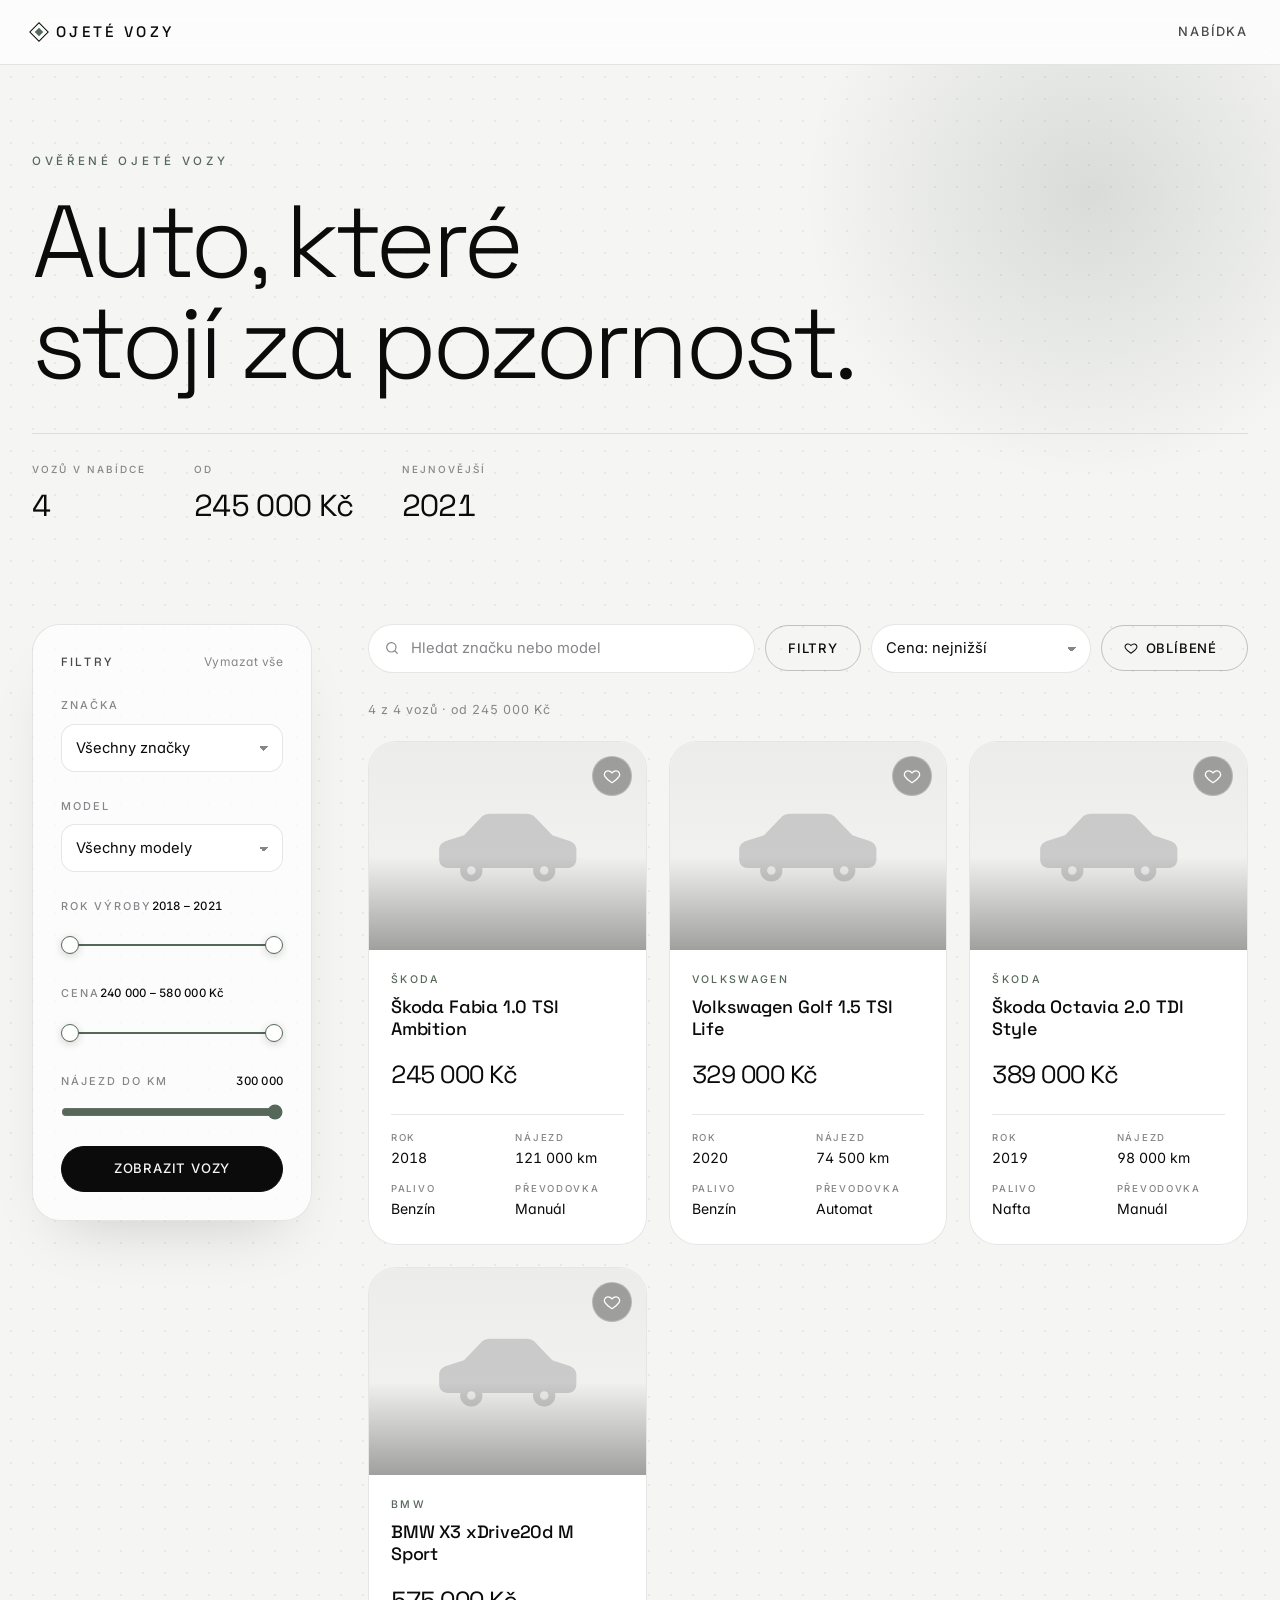
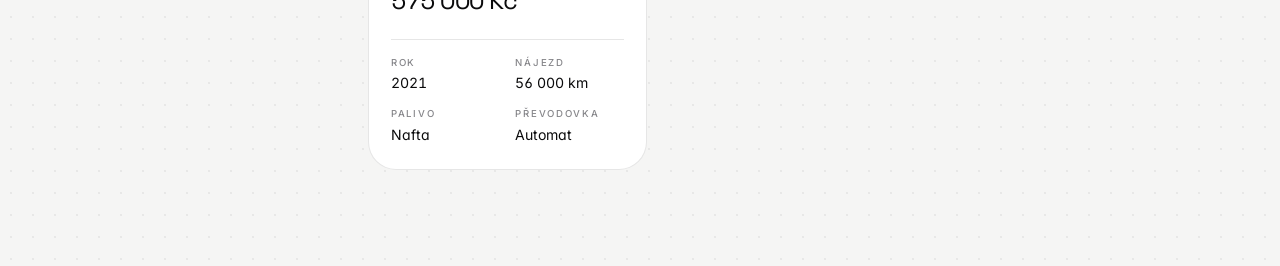
==== commit a7695a42: "Add hero section and car silhouette placeholders Adds a large hero with live stats (count, lowest pr" ====
--- a/docs/index.html
+++ b/docs/index.html
@@ -20,6 +20,16 @@
       <a href="#/" class="topbar-link" id="home-link">Nabídka</a>
     </div>
   </header>
+
+  <section id="hero" class="hero">
+    <p class="hero-eyebrow">Ověřené ojeté vozy</p>
+    <h1 class="hero-title">Auto, které<br>stojí za pozornost.</h1>
+    <dl class="hero-stats">
+      <div><dt>Vozů v nabídce</dt><dd id="stat-count">–</dd></div>
+      <div><dt>Od</dt><dd id="stat-min">–</dd></div>
+      <div><dt>Nejnovější</dt><dd id="stat-year">–</dd></div>
+    </dl>
+  </section>
 
   <div id="list-view" class="layout">
     <aside id="filters" class="filters" aria-label="Filtrování nabídky">
--- a/docs/css/style.css
+++ b/docs/css/style.css
@@ -78,6 +78,95 @@
   border-radius: 6px;
 }
 
+/* Hero */
+.hero {
+  position: relative;
+  max-width: 1400px;
+  margin: 0 auto;
+  padding: 88px 32px 40px;
+  overflow: hidden;
+}
+
+.hero::before {
+  content: "";
+  position: absolute;
+  top: -180px;
+  right: -120px;
+  width: 620px;
+  height: 620px;
+  border-radius: 50%;
+  background: radial-gradient(circle, var(--accent-glow), transparent 65%);
+  pointer-events: none;
+}
+
+.hero-eyebrow {
+  position: relative;
+  margin: 0 0 22px;
+  font-size: 0.72rem;
+  font-weight: 500;
+  letter-spacing: 0.32em;
+  text-transform: uppercase;
+  color: var(--accent);
+}
+
+.hero-title {
+  position: relative;
+  margin: 0 0 40px;
+  font-family: var(--font-display);
+  font-size: clamp(3rem, 8vw, 6.5rem);
+  font-weight: 300;
+  line-height: 0.98;
+  letter-spacing: -0.045em;
+}
+
+.hero-stats {
+  position: relative;
+  display: flex;
+  flex-wrap: wrap;
+  gap: 48px;
+  margin: 0;
+  padding-top: 28px;
+  border-top: 1px solid var(--line);
+}
+
+.hero-stats dt {
+  font-size: 0.62rem;
+  font-weight: 500;
+  letter-spacing: 0.2em;
+  text-transform: uppercase;
+  color: var(--muted);
+  margin-bottom: 6px;
+}
+
+.hero-stats dd {
+  margin: 0;
+  font-family: var(--font-display);
+  font-size: 1.9rem;
+  font-weight: 400;
+  letter-spacing: -0.02em;
+  font-variant-numeric: tabular-nums;
+}
+
+/* Car silhouette placeholder */
+.car-silhouette {
+  width: 62%;
+  height: auto;
+  fill: var(--muted);
+  opacity: 0.35;
+  transition: opacity 0.8s var(--ease), transform 1.2s var(--ease);
+}
+
+.car-silhouette .hub { fill: var(--surface-2); }
+.car:hover .car-silhouette { opacity: 0.55; transform: scale(1.04); }
+
+.car-image-placeholder,
+.detail-image .car-image-placeholder {
+  display: grid;
+  place-items: center;
+  letter-spacing: 0;
+  text-transform: none;
+}
+
 /* Top bar */
 .topbar {
   position: sticky;
